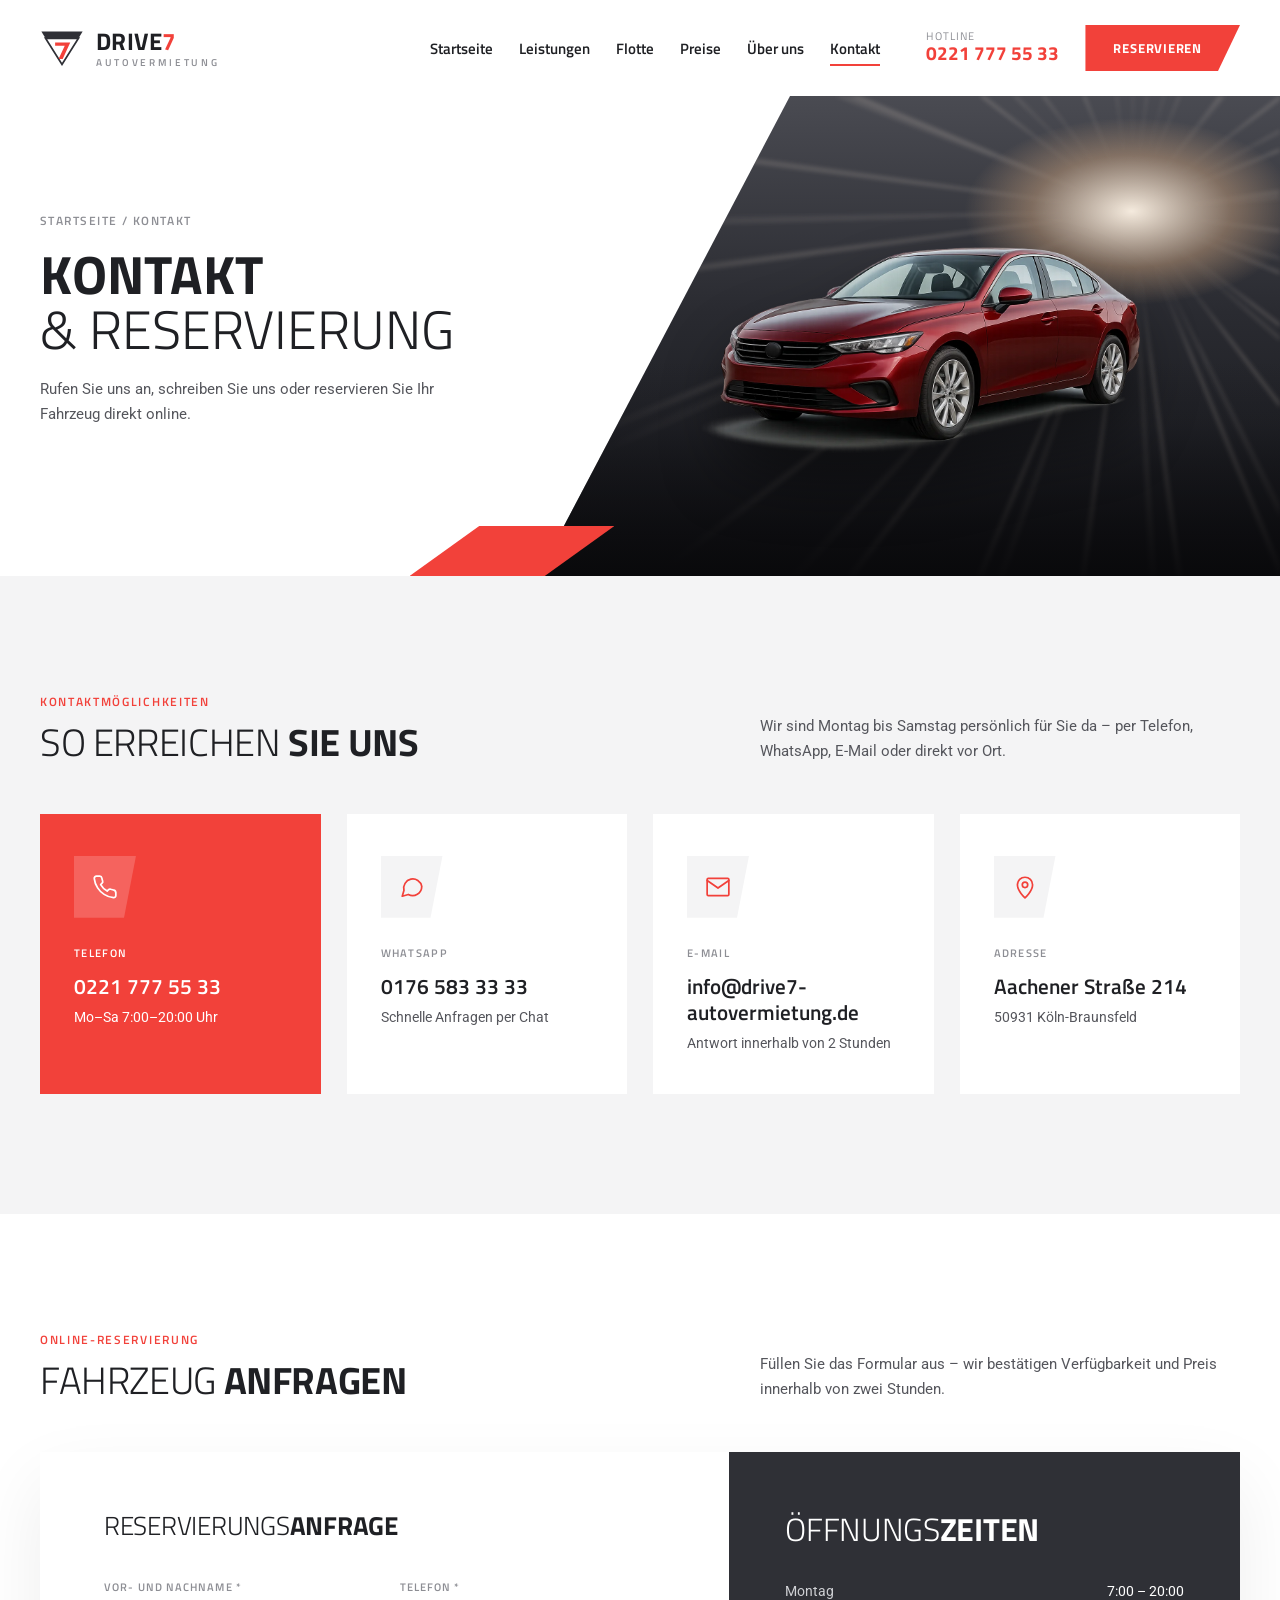
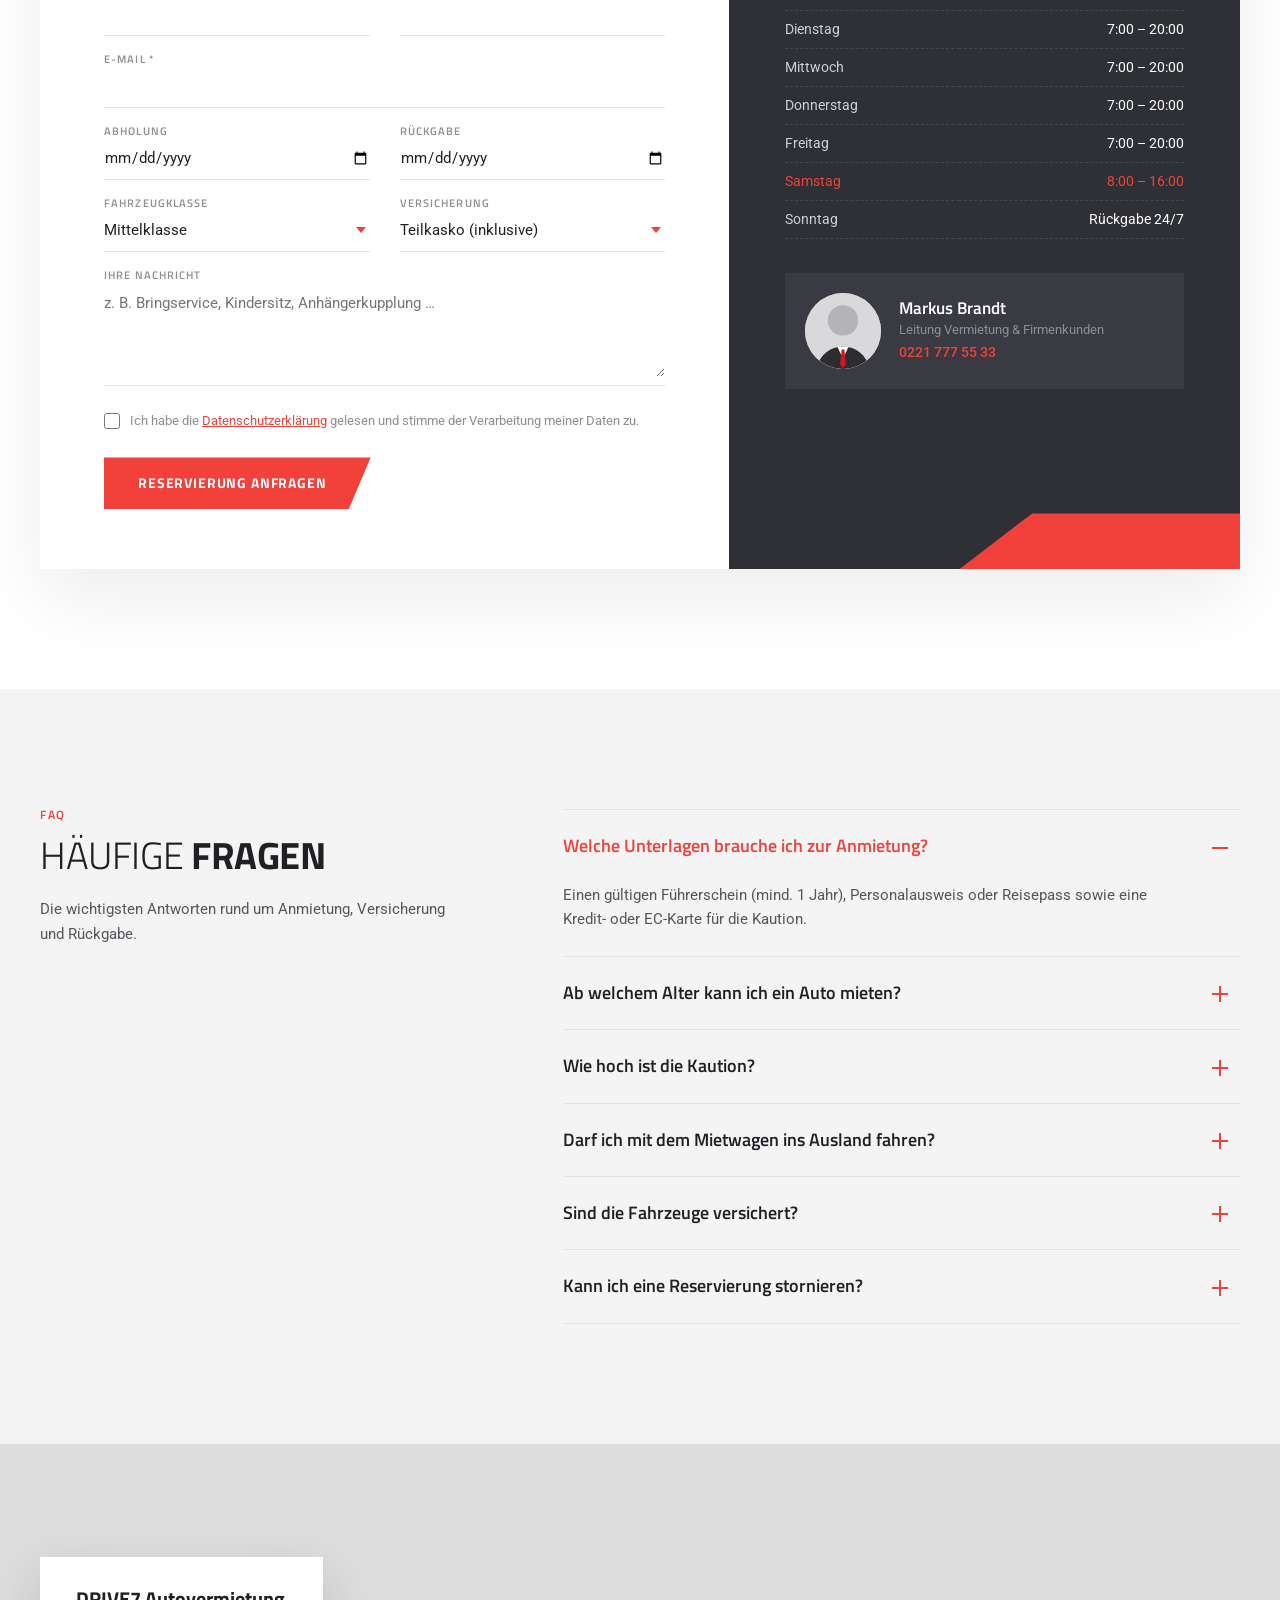
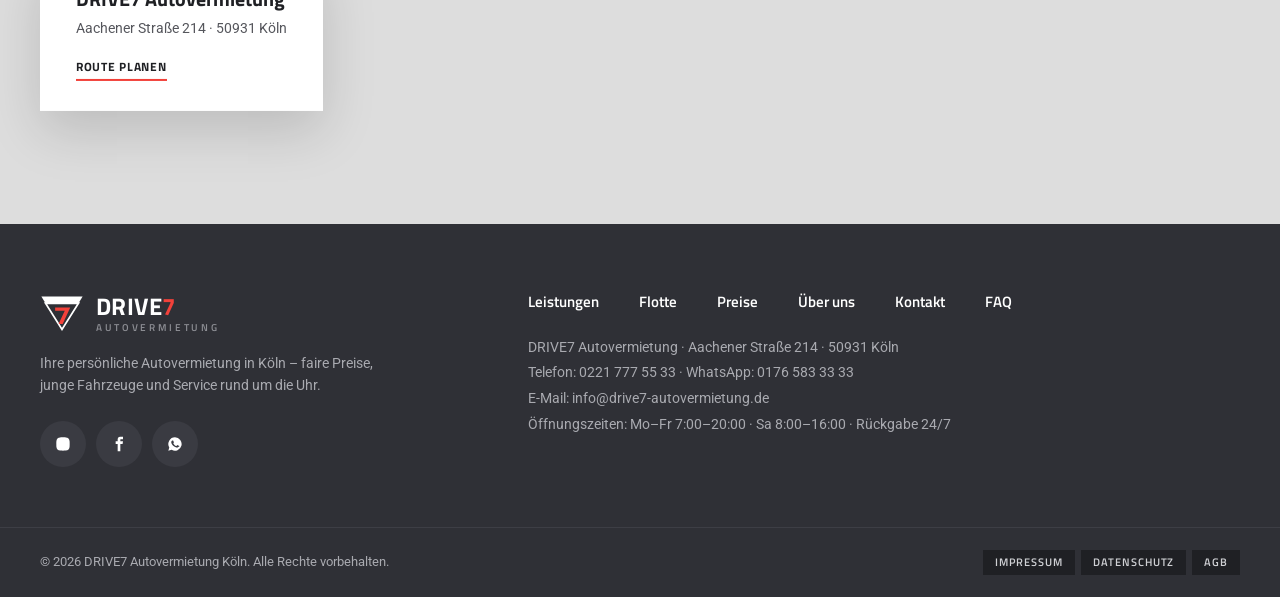
==== kontakt.html @ 6a38cb45 "DRIVE7 Autovermietung: Website-Vorlage (Startseite, Über uns, Kontakt) Co-Authored-By: Claude Opus 5" ====
<!DOCTYPE html>
<html lang="de" class="no-js">
<head>
<meta charset="utf-8">
<meta name="viewport" content="width=device-width, initial-scale=1">
<title>Kontakt &amp; Reservierung – DRIVE7 Autovermietung Köln</title>
<meta name="description" content="DRIVE7 Autovermietung in Köln: Kleinwagen, Kombis, SUVs, Transporter und Premiumfahrzeuge zu fairen Preisen. Online anfragen, Rückgabe rund um die Uhr.">
<meta name="theme-color" content="#2f3036">
<link rel="preconnect" href="https://fonts.googleapis.com">
<link rel="preconnect" href="https://fonts.gstatic.com" crossorigin>
<link href="https://fonts.googleapis.com/css2?family=Roboto:wght@300;400;500&family=Titillium+Web:wght@300;400;600;700&display=swap" rel="stylesheet">
<link rel="stylesheet" href="assets/css/style.css">
<link rel="icon" href="assets/img/favicon.svg" type="image/svg+xml">
</head>
<body>

<!-- HEADER -->
<header class="header">
  <div class="wrap">
    <a href="index.html" class="logo" aria-label="DRIVE7 Autovermietung – Startseite">
      <svg viewBox="0 0 64 52" aria-hidden="true"><path d="M2 2h60l-6 10H8z" fill="#2f3036"/><path d="M8 12h48L32 50z" fill="none" stroke="#2f3036" stroke-width="2.6"/><path d="M22 18h22l-11 24h-6l9-19H22z" fill="#f2413a"/></svg>
      <span class="logo__txt"><b>DRIVE<span>7</span></b><small>Autovermietung</small></span>
    </a>
    <nav class="nav" aria-label="Hauptnavigation">
      <a href="index.html">Startseite</a>
      <a href="index.html#leistungen">Leistungen</a>
      <a href="index.html#flotte">Flotte</a>
      <a href="index.html#preise">Preise</a>
      <a href="ueber-uns.html">Über uns</a>
      <a href="kontakt.html" class="is-active">Kontakt</a>
      <a href="kontakt.html#formular" class="btn btn--red nav__cta">Jetzt reservieren</a>
    </nav>
    <a class="header__tel" href="tel:+492217775533"><small>Hotline</small><b>0221 777 55 33</b></a>
    <a href="kontakt.html#formular" class="btn btn--red">Reservieren</a>
    <button class="burger" aria-label="Menü öffnen" aria-expanded="false"><span></span><span></span><span></span></button>
  </div>
</header>
<!-- /HEADER -->

<main>
<!-- HERO -->
<section class="phero">
  <div class="hero__visual"></div>
  <div class="hero__red"></div>
  <div class="wrap">
    <div class="phero__text">
      <div class="crumbs"><a href="index.html">Startseite</a> / Kontakt</div>
      <h1>Kontakt <span>&amp; Reservierung</span></h1>
      <p>Rufen Sie uns an, schreiben Sie uns oder reservieren Sie Ihr Fahrzeug direkt online.</p>
    </div>
  </div>
  <img class="hero__car" src="assets/img/hero-car.webp" alt="">
</section>

<!-- KANÄLE -->
<section class="values">
  <div class="wrap">
    <div class="sec-head">
      <div><span class="eyebrow">Kontaktmöglichkeiten</span><h2 class="title">So erreichen <b>Sie uns</b></h2></div>
      <p>Wir sind Montag bis Samstag persönlich für Sie da – per Telefon, WhatsApp, E-Mail oder direkt vor Ort.</p>
    </div>
    <div class="channels">
      <a href="tel:+492217775533" class="channel channel--red reveal"><div class="value__ic"><svg viewBox="0 0 24 24"><path d="M22 16.9v3a2 2 0 0 1-2.2 2 19.8 19.8 0 0 1-8.6-3.1 19.5 19.5 0 0 1-6-6A19.8 19.8 0 0 1 2.1 4.2 2 2 0 0 1 4.1 2h3a2 2 0 0 1 2 1.7c.1.9.4 1.8.7 2.7a2 2 0 0 1-.5 2.1L8 9.8a16 16 0 0 0 6 6l1.3-1.3a2 2 0 0 1 2.1-.4c.9.3 1.8.6 2.7.7a2 2 0 0 1 1.7 2z"/></svg></div>
        <small>Telefon</small><b>0221 777 55 33</b><span>Mo–Sa 7:00–20:00 Uhr</span></a>
      <a href="https://wa.me/491765833333" target="_blank" rel="noopener" class="channel reveal"><div class="value__ic"><svg viewBox="0 0 24 24"><path d="M21 11.5a8.4 8.4 0 0 1-12.4 7.4L3 20.5l1.6-5.4A8.4 8.4 0 1 1 21 11.5z"/></svg></div>
        <small>WhatsApp</small><b>0176 583 33 33</b><span>Schnelle Anfragen per Chat</span></a>
      <a href="mailto:info@drive7-autovermietung.de" class="channel reveal"><div class="value__ic"><svg viewBox="0 0 24 24"><rect x="2" y="4" width="20" height="16" rx="1"/><path d="m2 6 10 7 10-7"/></svg></div>
        <small>E-Mail</small><b>info@drive7-<wbr>autovermietung.de</b><span>Antwort innerhalb von 2 Stunden</span></a>
      <a href="https://www.openstreetmap.org/?mlat=50.9395&amp;mlon=6.9010#map=16/50.9395/6.9010" target="_blank" rel="noopener" class="channel reveal"><div class="value__ic"><svg viewBox="0 0 24 24"><path d="M12 22s7-6.2 7-12a7 7 0 0 0-14 0c0 5.8 7 12 7 12z"/><circle cx="12" cy="10" r="2.5"/></svg></div>
        <small>Adresse</small><b>Aachener Straße 214</b><span>50931 Köln-Braunsfeld</span></a>
    </div>
  </div>
</section>

<!-- FORMULAR -->
<section class="contact" id="formular" style="background:#fff">
  <div class="wrap">
    <div class="sec-head">
      <div><span class="eyebrow">Online-Reservierung</span><h2 class="title">Fahrzeug <b>anfragen</b></h2></div>
      <p>Füllen Sie das Formular aus – wir bestätigen Verfügbarkeit und Preis innerhalb von zwei Stunden.</p>
    </div>
    <div class="contact__grid">
      <div class="contact__form">
        <h3 class="title" style="font-size:26px">Reservierungs<b>anfrage</b></h3>
        <form class="form js-form">
          <label class="field"><small>Vor- und Nachname *</small><input name="name" autocomplete="name" required></label>
          <label class="field"><small>Telefon *</small><input name="tel" type="tel" autocomplete="tel" required></label>
          <label class="field full"><small>E-Mail *</small><input name="email" type="email" autocomplete="email" required></label>
          <label class="field"><small>Abholung</small><input name="von" type="date"></label>
          <label class="field"><small>Rückgabe</small><input name="bis" type="date"></label>
          <label class="field"><small>Fahrzeugklasse</small><select name="klasse"><option>Kleinwagen</option><option>Kompaktklasse</option><option selected>Mittelklasse</option><option>Kombi</option><option>SUV</option><option>Transporter</option><option>Premium</option></select></label>
          <label class="field"><small>Versicherung</small><select name="versicherung"><option>Teilkasko (inklusive)</option><option>Vollkasko (+12 €/Tag)</option><option>Vollkasko ohne SB (+19 €/Tag)</option></select></label>
          <label class="field full"><small>Ihre Nachricht</small><textarea name="nachricht" placeholder="z. B. Bringservice, Kindersitz, Anhängerkupplung …"></textarea></label>
          <label class="form__check full"><input type="checkbox" required> <span>Ich habe die <a href="#">Datenschutzerklärung</a> gelesen und stimme der Verarbeitung meiner Daten zu.</span></label>
          <div class="form__foot full"><p class="form__msg">Vielen Dank! Wir bestätigen Ihre Reservierung in Kürze.</p><button class="btn btn--red" type="submit">Reservierung anfragen</button></div>
        </form>
      </div>
      <div class="contact__info">
        <h3 class="title">Öffnungs<b>zeiten</b></h3>
        <table class="hours">
          <tr data-day="1"><td>Montag</td><td>7:00 – 20:00</td></tr>
          <tr data-day="2"><td>Dienstag</td><td>7:00 – 20:00</td></tr>
          <tr data-day="3"><td>Mittwoch</td><td>7:00 – 20:00</td></tr>
          <tr data-day="4"><td>Donnerstag</td><td>7:00 – 20:00</td></tr>
          <tr data-day="5"><td>Freitag</td><td>7:00 – 20:00</td></tr>
          <tr data-day="6"><td>Samstag</td><td>8:00 – 16:00</td></tr>
          <tr data-day="0"><td>Sonntag</td><td>Rückgabe 24/7</td></tr>
        </table>
        <div class="faq__person" style="background:#3a3b42;margin-top:34px">
          <img src="assets/img/manager.jpg" alt="" onerror="this.onerror=null;this.src='assets/img/avatar.svg'">
          <div><b style="color:#fff">Markus Brandt</b><span>Leitung Vermietung &amp; Firmenkunden</span><a href="tel:+492217775533">0221 777 55 33</a></div>
        </div>
      </div>
    </div>
  </div>
</section>

<!-- FAQ -->
<section class="faq" id="faq" style="background:var(--bg)">
  <div class="wrap">
    <div class="faq__grid">
      <div class="faq__side">
        <span class="eyebrow">FAQ</span>
        <h2 class="title">Häufige <b>Fragen</b></h2>
        <p>Die wichtigsten Antworten rund um Anmietung, Versicherung und Rückgabe.</p>
      </div>
      <div class="faq__list">
        <div class="faq__item open"><button class="faq__q" type="button">Welche Unterlagen brauche ich zur Anmietung?</button>
          <div class="faq__a"><p>Einen gültigen Führerschein (mind. 1 Jahr), Personalausweis oder Reisepass sowie eine Kredit- oder EC-Karte für die Kaution.</p></div></div>
        <div class="faq__item"><button class="faq__q" type="button">Ab welchem Alter kann ich ein Auto mieten?</button>
          <div class="faq__a"><p>Ab 21 Jahren. Für Premium- und Sportwagen gilt ein Mindestalter von 25 Jahren.</p></div></div>
        <div class="faq__item"><button class="faq__q" type="button">Wie hoch ist die Kaution?</button>
          <div class="faq__a"><p>Je nach Fahrzeugklasse zwischen 300 € und 1.000 €. Die Kaution wird bei Rückgabe sofort freigegeben.</p></div></div>
        <div class="faq__item"><button class="faq__q" type="button">Darf ich mit dem Mietwagen ins Ausland fahren?</button>
          <div class="faq__a"><p>Fahrten in alle EU-Länder sowie in die Schweiz und nach Norwegen sind nach vorheriger Absprache möglich.</p></div></div>
        <div class="faq__item"><button class="faq__q" type="button">Sind die Fahrzeuge versichert?</button>
          <div class="faq__a"><p>Ja, alle Fahrzeuge sind haftpflicht- und teilkaskoversichert. Vollkasko ist ab 12 € pro Tag zubuchbar.</p></div></div>
        <div class="faq__item"><button class="faq__q" type="button">Kann ich eine Reservierung stornieren?</button>
          <div class="faq__a"><p>Bis 24 Stunden vor Abholung ist die Stornierung kostenlos.</p></div></div>
      </div>
    </div>
  </div>
</section>
</main>

<!-- FOOTER -->
<section class="map">
  <iframe title="Standort DRIVE7 Autovermietung" loading="lazy" src="https://www.openstreetmap.org/export/embed.html?bbox=6.8850%2C50.9330%2C6.9170%2C50.9460&amp;layer=mapnik&amp;marker=50.9395%2C6.9010"></iframe>
  <div class="map__card"><b>DRIVE7 Autovermietung</b><p>Aachener Straße 214 · 50931 Köln</p><a class="more" href="https://www.openstreetmap.org/?mlat=50.9395&amp;mlon=6.9010#map=16/50.9395/6.9010" target="_blank" rel="noopener">Route planen</a></div>
</section>
<footer class="footer">
  <div class="wrap footer__top">
    <div class="footer__brand">
      <a href="index.html" class="logo"><svg viewBox="0 0 64 52" aria-hidden="true"><path d="M2 2h60l-6 10H8z" fill="#fff"/><path d="M8 12h48L32 50z" fill="none" stroke="#fff" stroke-width="2.6"/><path d="M22 18h22l-11 24h-6l9-19H22z" fill="#f2413a"/></svg><span class="logo__txt"><b>DRIVE<span>7</span></b><small>Autovermietung</small></span></a>
      <p>Ihre persönliche Autovermietung in Köln – faire Preise, junge Fahrzeuge und Service rund um die Uhr.</p>
      <div class="social">
        <a href="#" aria-label="Instagram"><svg viewBox="0 0 24 24"><path d="M12 7a5 5 0 1 0 0 10 5 5 0 0 0 0-10zm0 8.2a3.2 3.2 0 1 1 0-6.4 3.2 3.2 0 0 1 0 6.4zM17.3 5.5a1.2 1.2 0 1 0 0 2.4 1.2 1.2 0 0 0 0-2.4zM12 2c-2.7 0-3 0-4.1.1C4.3 2.3 2.3 4.3 2.1 7.9 2 9 2 9.3 2 12s0 3 .1 4.1c.2 3.6 2.2 5.6 5.8 5.8 1.1.1 1.4.1 4.1.1s3 0 4.1-.1c3.6-.2 5.6-2.2 5.8-5.8.1-1.1.1-1.4.1-4.1s0-3-.1-4.1c-.2-3.6-2.2-5.6-5.8-5.8C15 2 14.7 2 12 2z"/></svg></a>
        <a href="#" aria-label="Facebook"><svg viewBox="0 0 24 24"><path d="M14 8V6c0-.9.6-1 1-1h3V1h-4c-3.5 0-4 2.6-4 4.3V8H7v4h3v11h4V12h3.4l.6-4z"/></svg></a>
        <a href="https://wa.me/491765833333" aria-label="WhatsApp"><svg viewBox="0 0 24 24"><path d="M12 2a10 10 0 0 0-8.6 15.1L2 22l5-1.3A10 10 0 1 0 12 2zm5.3 14c-.2.6-1.3 1.2-1.8 1.2-.5.1-1 .2-3.3-.7-2.8-1.1-4.5-4-4.7-4.2-.1-.2-1.1-1.5-1.1-2.9s.7-2.1 1-2.4c.3-.3.6-.3.8-.3h.6c.2 0 .4 0 .6.5l.9 2.1c.1.2.1.3 0 .5l-.3.5-.4.5c-.1.1-.3.3-.1.6.2.3.8 1.3 1.7 2.1 1.2 1 2.1 1.3 2.4 1.5.3.1.5.1.6-.1l.9-1.1c.2-.3.4-.2.7-.1l2 1c.3.1.5.2.5.3.1.2.1.7-.1 1.3z"/></svg></a>
      </div>
    </div>
    <div>
      <nav class="footer__nav" aria-label="Footer">
        <a href="index.html#leistungen">Leistungen</a>
        <a href="index.html#flotte">Flotte</a>
        <a href="index.html#preise">Preise</a>
        <a href="ueber-uns.html">Über uns</a>
        <a href="kontakt.html">Kontakt</a>
        <a href="index.html#faq">FAQ</a>
      </nav>
      <p class="footer__addr">DRIVE7 Autovermietung · Aachener Straße 214 · 50931 Köln<br>
        Telefon: <a href="tel:+492217775533">0221 777 55 33</a> · WhatsApp: <a href="https://wa.me/491765833333">0176 583 33 33</a><br>
        E-Mail: <a href="mailto:info@drive7-autovermietung.de">info@drive7-autovermietung.de</a><br>
        Öffnungszeiten: Mo–Fr 7:00–20:00 · Sa 8:00–16:00 · Rückgabe 24/7</p>
    </div>
  </div>
  <div class="footer__bottom">
    <div class="wrap"><span>© 2026 DRIVE7 Autovermietung Köln. Alle Rechte vorbehalten.</span>
      <div class="footer__legal"><a href="#">Impressum</a><a href="#">Datenschutz</a><a href="#">AGB</a></div></div>
  </div>
</footer>

<script src="assets/js/main.js"></script>
</body>
</html>
---- assets/css/style.css ----
/* ==========================================================================
   DRIVE7 Autovermietung – Stylesheet
   ========================================================================== */

:root {
  --red: #f2413a;
  --red-dark: #d8322c;
  --dark: #2f3036;
  --darker: #26272c;
  --gray: #8d8e94;
  --line: #e2e2e5;
  --bg: #f4f4f5;
  --text: #55565c;
  --head: #1f2024;
  --wrap: 1700px;
  --pad: 40px;
  --head-font: "Titillium Web", "Segoe UI", Arial, sans-serif;
  --body: "Roboto", Arial, sans-serif;
}

* { box-sizing: border-box; margin: 0; padding: 0; }
html { scroll-behavior: smooth; -webkit-text-size-adjust: 100%; }
body { font: 15px/1.65 var(--body); color: var(--text); background: #fff; overflow-x: hidden; }
img { max-width: 100%; height: auto; display: block; }
a { color: inherit; text-decoration: none; }
ul { list-style: none; }
button, input, select, textarea { font: inherit; color: inherit; }
:focus-visible { outline: 2px solid var(--red); outline-offset: 2px; }

.wrap { width: 100%; max-width: var(--wrap); margin: 0 auto; padding: 0 var(--pad); position: relative; }

/* ---------- Typo helpers ---------- */
.title { font: 300 42px/1.1 var(--head-font); color: var(--head); text-transform: uppercase; letter-spacing: -.01em; }
.title b { font-weight: 700; }
.eyebrow { font: 600 12px/1 var(--head-font); color: var(--red); text-transform: uppercase; letter-spacing: .14em; display: block; margin-bottom: 14px; }
.sub { font: 400 12px/1 var(--head-font); color: var(--gray); }
.more { display: inline-block; font: 700 12px/1 var(--head-font); letter-spacing: .06em; text-transform: uppercase; color: var(--head); padding-bottom: 6px; border-bottom: 2px solid var(--red); transition: color .2s; }
.more:hover { color: var(--red); }

/* ---------- Buttons ---------- */
.btn {
  display: inline-flex; align-items: center; justify-content: center; gap: 12px;
  font: 700 14px/1 var(--head-font); letter-spacing: .06em; text-transform: uppercase;
  color: #fff; background: var(--dark); border: 0; cursor: pointer;
  padding: 18px 44px 18px 34px; min-height: 52px;
  clip-path: polygon(0 0, 100% 0, calc(100% - 22px) 100%, 0 100%);
  transition: background .2s;
}
.btn:hover { background: #000; }
.btn--red { background: var(--red); }
.btn--red:hover { background: var(--red-dark); }
.btn--line { background: none; color: var(--red); border: 1px solid var(--red); clip-path: none; padding: 7px 14px; min-height: 0; font-size: 11px; }
.btn--line:hover { background: var(--red); color: #fff; }

/* ==========================================================================
   Header
   ========================================================================== */
.header { position: relative; z-index: 30; background: #fff; }
.header .wrap { display: flex; align-items: center; height: 96px; gap: 40px; }
.logo { display: flex; align-items: center; gap: 12px; flex: none; }
.logo svg { width: 44px; height: auto; }
.logo__txt { display: flex; flex-direction: column; line-height: 1; }
.logo__txt b { font: 700 24px/1 var(--head-font); color: var(--head); letter-spacing: .02em; }
.logo__txt b span { color: var(--red); }
.logo__txt small { font: 600 9.5px/1 var(--head-font); color: var(--gray); letter-spacing: .28em; text-transform: uppercase; margin-top: 5px; }
.nav { margin-left: auto; display: flex; align-items: center; gap: 38px; }
.nav a { font: 600 15px/1 var(--head-font); color: var(--head); position: relative; padding: 10px 0; }
.nav a::after { content: ""; position: absolute; left: 0; right: 100%; bottom: 0; height: 2px; background: var(--red); transition: right .25s; }
.nav a:hover::after, .nav a.is-active::after { right: 0; }
.nav .nav__cta { display: none; }
.header__tel { display: flex; flex-direction: column; line-height: 1.1; margin-left: 20px; }
.header__tel small { font: 400 11px/1 var(--head-font); color: var(--gray); text-transform: uppercase; letter-spacing: .1em; }
.header__tel b { font: 700 19px/1.2 var(--head-font); color: var(--red); }
.header .btn { padding: 15px 38px 15px 28px; min-height: 46px; font-size: 13px; }
.burger { display: none; }

/* ==========================================================================
   Hero
   ========================================================================== */
.hero { position: relative; min-height: 780px; overflow: hidden; background: #fff; }
.hero::before { content: ""; position: absolute; left: 0; right: 0; bottom: 0; height: 190px; background: var(--bg); }
.hero__visual {
  position: absolute; top: 0; right: 0; bottom: 0; width: 64%;
  clip-path: polygon(34% 0, 100% 0, 100% 100%, 0 100%);
  background:
    radial-gradient(ellipse 30% 26% at 80% 24%, rgba(255,244,230,.95), rgba(255,200,150,.35) 45%, transparent 75%),
    linear-gradient(180deg, #4a4b52 0%, #2a2b31 45%, #121317 100%);
  overflow: hidden;
}
.hero__visual::before { /* tunnel light rays */
  content: ""; position: absolute; inset: 0;
  background: repeating-conic-gradient(from 0deg at 80% 24%, transparent 0deg 7deg, rgba(255,238,220,.32) 7.5deg, transparent 8.2deg 15deg), repeating-conic-gradient(from 4deg at 80% 24%, transparent 0deg 11deg, rgba(255,238,220,.18) 11.5deg, transparent 12.5deg 23deg);
  filter: blur(2px);
  -webkit-mask: radial-gradient(circle at 80% 24%, transparent 6%, #000 22%, rgba(0,0,0,.6) 55%, transparent 85%);
          mask: radial-gradient(circle at 80% 24%, transparent 6%, #000 22%, rgba(0,0,0,.6) 55%, transparent 85%);
  animation: rays 14s ease-in-out infinite alternate;
}
@keyframes rays { from { opacity: .75; } to { opacity: 1; } }
.hero__visual::after { /* floor */
  content: ""; position: absolute; left: 0; right: 0; bottom: 0; height: 45%;
  background: linear-gradient(0deg, rgba(8,8,10,.9), rgba(20,20,24,.2) 70%, transparent);
}
.hero__red {
  position: absolute; z-index: 2; bottom: 0; left: 26%; width: 20%; height: 64px; background: var(--red);
  clip-path: polygon(34% 0, 100% 0, 66% 100%, 0 100%);
}
.hero .wrap { position: relative; z-index: 3; min-height: 780px; display: flex; align-items: center; }
.hero__text { width: 600px; max-width: 100%; padding: 70px 0 120px; }
.hero h1 { font: 700 62px/1.02 var(--head-font); color: var(--head); text-transform: uppercase; letter-spacing: -.015em; }
.hero h1 span { display: block; font-weight: 300; }
.dots { display: flex; gap: 8px; margin: 26px 0 40px; }
.dots i { width: 9px; height: 9px; border: 2px solid var(--red); }
.dots i.on { background: var(--red); }
.quick h2 { font: 600 17px/1 var(--head-font); color: var(--head); padding-bottom: 14px; border-bottom: 2px solid var(--head); margin-bottom: 4px; }
.quick__grid { display: grid; grid-template-columns: 1fr 1fr; column-gap: 26px; }
.quick__grid label { display: block; position: relative; border-bottom: 1px solid var(--line); }
.quick__grid input, .quick__grid select {
  width: 100%; height: 48px; border: 0; background: transparent; outline: none; font-size: 14px; color: var(--head); appearance: none; border-radius: 0;
}
.quick__grid input::placeholder { color: var(--gray); }
.quick__grid select { cursor: pointer; background: url("data:image/svg+xml,%3Csvg xmlns='http://www.w3.org/2000/svg' width='10' height='6'%3E%3Cpath d='M0 0l5 6 5-6z' fill='%23f2413a'/%3E%3C/svg%3E") right 2px center no-repeat; }
.quick__grid label:focus-within { border-color: var(--red); }
.quick__grid .check { display: flex; align-items: center; gap: 8px; font-size: 12px; color: var(--gray); min-height: 48px; }
.quick__grid .check input { width: 15px; height: 15px; accent-color: var(--red); appearance: auto; flex: none; }
.quick .btn { width: 100%; margin-top: 26px; }
.quick .form__msg { margin-top: 10px; }
.hero__contact { display: flex; gap: 34px; margin-top: 34px; font: 600 14px/1 var(--head-font); color: var(--head); }
.hero__contact a b { color: var(--red); font-weight: 600; margin-left: 6px; }
.hero__car {
  position: absolute; z-index: 4; right: 5%; bottom: 110px; width: min(1080px, 54vw); max-width: none;
  filter: drop-shadow(0 34px 30px rgba(0,0,0,.45));
  animation: carIn 1.2s cubic-bezier(.2,.7,.2,1) both .1s;
}
@keyframes carIn { from { opacity: 0; transform: translateX(90px); } to { opacity: 1; transform: none; } }

/* ==========================================================================
   Mosaic – Online-Anfrage / Unternehmen
   ========================================================================== */
.mosaic { position: relative; padding: 130px 0 120px; overflow: hidden; }
.mosaic__grid { position: relative; display: grid; grid-template-columns: repeat(4, 1fr); grid-template-rows: 340px 120px 280px; }
.m-photo { position: relative; overflow: hidden; }
.m-photo img { width: 100%; height: 100%; object-fit: cover; transition: transform .8s; }
.m-photo:hover img { transform: scale(1.05); }
.m-a { grid-column: 1; grid-row: 1 / 3; }
.m-inq { grid-column: 2; grid-row: 1; padding: 34px 40px 20px; background: #fff; }
.m-b { grid-column: 3; grid-row: 1; }
.m-b img { object-position: 20% 60%; }
.m-links { grid-column: 2 / 4; grid-row: 2; display: grid; grid-template-columns: repeat(4, 1fr); align-items: center; padding: 0 40px; background: #fff; }
.m-links a { position: relative; padding-left: 24px; }
.m-links a + a::before { content: ""; position: absolute; left: -6px; top: 4px; width: 1px; height: 38px; background: #cfd0d4; transform: rotate(24deg); }
.m-links small { display: block; font: 400 11px/1 var(--head-font); color: var(--gray); margin-bottom: 8px; }
.m-links b { font: 600 18px/1 var(--head-font); color: var(--head); transition: color .2s; }
.m-links a:hover b { color: var(--red); }
.m-red { grid-column: 1; grid-row: 3; position: relative; background: var(--red); color: #fff; display: flex; flex-direction: column; justify-content: flex-end; align-items: flex-end; text-align: right; padding: 34px 36px; }
.m-red::before { content: ""; position: absolute; top: 0; bottom: 0; right: 100%; width: 100vw; background: var(--red); }
.m-red b { font: 700 16px/1.25 var(--head-font); text-transform: uppercase; letter-spacing: .04em; }
.m-red i { width: 8px; height: 8px; background: #fff; margin-top: 16px; }
.m-c { grid-column: 2; grid-row: 3; }
.m-company { grid-column: 3; grid-row: 3; padding: 34px 40px; }
.m-company p { font-size: 14px; max-width: 360px; }
.m-stats { grid-column: 4; grid-row: 1 / 4; display: flex; flex-direction: column; justify-content: center; gap: 34px; padding: 0 20px 0 60px; border-left: 1px solid var(--line); margin-left: 40px; }
.m-stats div b { display: block; font: 300 58px/1 var(--head-font); color: var(--head); }
.m-stats div b sup { font-size: 24px; color: var(--red); font-weight: 600; }
.m-stats div span { font: 600 12px/1 var(--head-font); text-transform: uppercase; letter-spacing: .12em; color: var(--gray); }
.offer { display: grid; grid-template-columns: 1fr auto; gap: 12px; align-items: center; padding: 14px 0; border-bottom: 1px solid var(--line); }
.offer:first-of-type { margin-top: 20px; }
.offer b { display: block; font: 600 14px/1.2 var(--head-font); color: var(--head); }
.offer span { font-size: 12.5px; color: var(--gray); }
.offer span em { font-style: normal; color: var(--red); font-weight: 500; }

/* ==========================================================================
   Services
   ========================================================================== */
.services { background: var(--bg); padding: 110px 0 120px; position: relative; overflow: hidden; }
.services::after { content: ""; position: absolute; right: 0; top: 0; width: 30%; height: 12px; background: var(--red); clip-path: polygon(6% 0, 100% 0, 100% 100%, 0 100%); }
.sec-head { display: flex; align-items: flex-end; justify-content: space-between; gap: 30px; margin-bottom: 50px; }
.sec-head p { max-width: 480px; font-size: 15px; }
.services__grid { display: grid; grid-template-columns: repeat(4, 1fr); gap: 26px; }
.svc { background: #fff; position: relative; overflow: hidden; transition: transform .35s, box-shadow .35s; display: block; }
.svc:hover { transform: translateY(-6px); box-shadow: 0 24px 50px rgba(20,20,30,.1); }
.svc__img { aspect-ratio: 16 / 10; overflow: hidden; }
.svc__img img { width: 100%; height: 100%; object-fit: cover; filter: grayscale(.35); transition: transform .6s, filter .4s; }
.svc:hover .svc__img img { transform: scale(1.06); filter: none; }
.svc__body { padding: 30px 30px 34px; position: relative; }
.svc__num { position: absolute; right: 26px; top: 20px; font: 700 44px/1 var(--head-font); color: #ededef; }
.svc h3 { font: 700 21px/1.2 var(--head-font); color: var(--head); text-transform: uppercase; margin-bottom: 10px; position: relative; }
.svc p { font-size: 14px; position: relative; }
.svc__price { display: flex; justify-content: space-between; align-items: center; margin-top: 22px; padding-top: 18px; border-top: 1px solid var(--line); }
.svc__price b { font: 700 22px/1 var(--head-font); color: var(--red); }
.svc__price small { font-size: 12px; color: var(--gray); font-weight: 400; }
.svc::after { content: ""; position: absolute; left: 0; bottom: 0; height: 4px; width: 60px; background: var(--red); transition: width .4s; }
.svc:hover::after { width: 100%; }

/* ==========================================================================
   Fleet – "Car Review" grid (full bleed)
   ========================================================================== */
.fleet { padding-top: 120px; position: relative; }
.fleet .sec-head { align-items: center; justify-content: center; position: relative; margin-bottom: 44px; }
.fleet .sec-head .more { position: absolute; right: var(--pad); bottom: 8px; }
.fleet__grid { display: grid; grid-template-columns: repeat(5, 1fr); grid-auto-rows: clamp(250px, 18vw, 360px); position: relative; }
.f-tile { position: relative; overflow: hidden; }
.f-tile > img { width: 100%; height: 100%; object-fit: cover; transition: transform .8s, opacity .4s; }
.f-tile:hover > img { transform: scale(1.05); }
.f-land { grid-column: 1; grid-row: 1 / 3; }
.f-land > img { object-position: 30% 50%; }
.f-dark { background: var(--dark); color: #fff; padding: 44px 40px; display: flex; flex-direction: column; justify-content: space-between; }
.f-dark .sq { width: 8px; height: 8px; background: #fff; margin-bottom: 18px; }
.f-dark h3 { font: 700 16px/1.35 var(--head-font); text-transform: uppercase; letter-spacing: .05em; }
.f-arrows { display: flex; gap: 14px; padding-left: 6px; }
.f-arrows button { width: 46px; height: 46px; border: 1px solid var(--red); background: none; transform: rotate(45deg); cursor: pointer; position: relative; transition: background .2s; }
.f-arrows button::after { content: ""; position: absolute; left: 50%; top: 50%; width: 6px; height: 6px; background: #fff; transform: translate(-50%, -50%); }
.f-arrows button:hover { background: var(--red); }
.f-car .cap { position: absolute; left: 0; right: 0; bottom: 0; padding: 60px 28px 24px; color: #fff; background: linear-gradient(transparent, rgba(0,0,0,.75)); }
.f-car .cap .stars { letter-spacing: 3px; font-size: 13px; }
.f-car .cap b { display: block; font: 600 17px/1.25 var(--head-font); margin-top: 4px; }
.f-car .cap span { font-size: 13px; color: #d4d4d8; }
.f-car .tag { position: absolute; right: 0; top: 18px; background: var(--red); color: #fff; font: 700 13px/1 var(--head-font); padding: 8px 14px; letter-spacing: .04em; }
.f-text { grid-column: span 2; background: #fff; padding: 48px 56px; border-bottom: 1px solid var(--line); }
.f-text + .f-text { border-left: 1px solid var(--line); }
.f-text h3 { font: 600 24px/1.2 var(--head-font); color: var(--head); margin: 6px 0 18px; }
.f-text p { font-size: 14px; max-width: 460px; margin-bottom: 20px; }
.f-text ol { list-style: none; counter-reset: s; display: grid; grid-template-columns: 1fr 1fr; gap: 10px 26px; margin-bottom: 22px; }
.f-text ol li { counter-increment: s; font-size: 14px; position: relative; padding-left: 34px; }
.f-text ol li::before { content: "0" counter(s); position: absolute; left: 0; top: 0; font: 700 14px/1.6 var(--head-font); color: var(--red); }
.f-tel { font: 700 40px/1 var(--head-font); color: var(--red); display: block; margin: 4px 0 18px; }
.f-contact li { font-size: 14px; }
.fleet__red { position: absolute; right: 0; bottom: 0; width: 26%; height: 80px; background: var(--red); clip-path: polygon(30% 0, 100% 0, 100% 100%, 0 100%); pointer-events: none; }

/* ==========================================================================
   Price band
   ========================================================================== */
.price { background: var(--dark); color: #fff; position: relative; overflow: hidden; }
.price::before { content: ""; position: absolute; left: 0; top: 0; bottom: 0; width: 38%; background: var(--darker); clip-path: polygon(0 0, 100% 0, 84% 100%, 0 100%); }
.price .wrap { display: grid; grid-template-columns: 1fr 1.6fr; gap: 60px; align-items: center; padding-top: 80px; padding-bottom: 80px; }
.price .title { color: #fff; }
.price p { color: #b9bac0; margin-top: 16px; max-width: 420px; }
.calc { display: grid; grid-template-columns: 1.4fr 1fr 1fr auto; align-items: stretch; background: #fff; }
.calc label { display: flex; flex-direction: column; justify-content: center; padding: 16px 26px; border-right: 1px solid var(--line); min-height: 92px; }
.calc label small { font: 600 11px/1 var(--head-font); color: var(--gray); text-transform: uppercase; letter-spacing: .1em; margin-bottom: 8px; }
.calc select, .calc input { border: 0; outline: none; background: transparent; font: 600 18px/1.2 var(--head-font); color: var(--head); width: 100%; appearance: none; border-radius: 0; }
.calc select { background: url("data:image/svg+xml,%3Csvg xmlns='http://www.w3.org/2000/svg' width='10' height='6'%3E%3Cpath d='M0 0l5 6 5-6z' fill='%23f2413a'/%3E%3C/svg%3E") right 0 center no-repeat; padding-right: 18px; }
.calc__out { padding: 16px 26px; display: flex; flex-direction: column; justify-content: center; }
.calc__out small { font: 600 11px/1 var(--head-font); color: var(--gray); text-transform: uppercase; letter-spacing: .1em; margin-bottom: 6px; }
.calc__out strong { font: 700 30px/1 var(--head-font); color: var(--red); white-space: nowrap; }
.calc__out span { font-size: 12px; color: var(--gray); margin-top: 4px; }
.calc .btn { height: 100%; clip-path: none; padding: 0 38px; }
.calc__out.pulse strong { animation: pulse .45s; }
@keyframes pulse { 50% { transform: scale(1.08); } }

/* ==========================================================================
   Split sections (Über uns etc.)
   ========================================================================== */
.split { padding: 130px 0; position: relative; overflow: hidden; }
.split__grid { display: grid; grid-template-columns: 1.1fr 1fr; gap: 100px; align-items: center; }
.split__img { position: relative; z-index: 0; }
.split__img img { width: 100%; aspect-ratio: 1.4; object-fit: cover; }
.split__img::before { content: ""; position: absolute; left: -40px; top: -40px; width: 45%; height: 60%; background: var(--bg); z-index: -1; }
.split__img::after { content: ""; position: absolute; right: -1px; bottom: 40px; width: 38%; height: 58px; background: var(--red); clip-path: polygon(22% 0, 100% 0, 100% 100%, 0 100%); }
.split__badge { position: absolute; left: 0; bottom: 0; background: var(--dark); color: #fff; padding: 26px 34px; }
.split__badge b { display: block; font: 700 46px/1 var(--head-font); color: var(--red); }
.split__badge span { font: 600 12px/1 var(--head-font); text-transform: uppercase; letter-spacing: .12em; }
.split p { margin-top: 20px; font-size: 15.5px; }
.stats { display: flex; gap: 50px; margin: 36px 0 40px; flex-wrap: wrap; }
.stats b { display: block; font: 300 48px/1 var(--head-font); color: var(--head); }
.stats b sup { font-size: 20px; color: var(--red); font-weight: 600; }
.stats span { font: 600 11.5px/1 var(--head-font); color: var(--gray); text-transform: uppercase; letter-spacing: .12em; }
.checks { margin: 24px 0 36px; display: grid; gap: 12px; }
.checks li { position: relative; padding-left: 30px; font-size: 15px; }
.checks li::before { content: ""; position: absolute; left: 3px; top: 5px; width: 7px; height: 12px; border: solid var(--red); border-width: 0 2px 2px 0; transform: rotate(45deg); }

/* ==========================================================================
   Contact + FAQ
   ========================================================================== */
.contact { background: var(--bg); padding: 120px 0; position: relative; overflow: hidden; }
.contact__grid { display: grid; grid-template-columns: 1.35fr 1fr; background: #fff; box-shadow: 0 30px 70px rgba(20,20,30,.07); }
.contact__form { padding: 60px 64px; }
.contact__info { background: var(--dark); color: #cfd0d4; padding: 60px 56px 90px; position: relative; overflow: hidden; }
.contact__info::after { content: ""; position: absolute; right: 0; bottom: 0; width: 55%; height: 56px; background: var(--red); clip-path: polygon(26% 0, 100% 0, 100% 100%, 0 100%); }
.contact__info .title { color: #fff; font-size: 32px; margin-bottom: 20px; }
.form { display: grid; grid-template-columns: 1fr 1fr; gap: 6px 30px; margin-top: 30px; }
.form .full { grid-column: 1 / -1; }
.field { display: block; border-bottom: 1px solid var(--line); padding-top: 12px; }
.field small { display: block; font: 600 11px/1 var(--head-font); color: var(--gray); text-transform: uppercase; letter-spacing: .1em; }
.field input, .field select, .field textarea { width: 100%; border: 0; outline: none; background: transparent; height: 42px; font-size: 15px; color: var(--head); appearance: none; border-radius: 0; }
.field textarea { height: 96px; padding-top: 10px; resize: vertical; }
.field:focus-within { border-color: var(--red); }
.field:focus-within small { color: var(--red); }
.field select { background: url("data:image/svg+xml,%3Csvg xmlns='http://www.w3.org/2000/svg' width='10' height='6'%3E%3Cpath d='M0 0l5 6 5-6z' fill='%23f2413a'/%3E%3C/svg%3E") right 4px center no-repeat; }
.form__check { display: flex; gap: 10px; align-items: flex-start; font-size: 13px; color: var(--gray); margin-top: 18px; }
.form__check input { width: 16px; height: 16px; margin-top: 3px; accent-color: var(--red); flex: none; }
.form__check a { color: var(--red); text-decoration: underline; }
.form__foot { display: flex; justify-content: space-between; align-items: center; gap: 20px; margin-top: 20px; flex-wrap: wrap; }
.form__msg { font-size: 14px; color: #1d8a45; display: none; }
.form__msg.show { display: block; }

.cinfo { display: grid; grid-template-columns: 48px 1fr; gap: 18px; align-items: center; padding: 18px 0; border-bottom: 1px solid #45464d; }
.cinfo__ic { width: 48px; height: 48px; border-radius: 50%; border: 1px solid #55565e; display: flex; align-items: center; justify-content: center; transition: background .2s, border-color .2s; }
.cinfo:hover .cinfo__ic { background: var(--red); border-color: var(--red); }
.cinfo__ic svg { width: 20px; height: 20px; stroke: #fff; fill: none; stroke-width: 1.6; stroke-linejoin: round; stroke-linecap: round; }
.cinfo small { font: 600 11px/1 var(--head-font); color: var(--gray); text-transform: uppercase; letter-spacing: .1em; display: block; margin-bottom: 5px; }
.cinfo b { font: 600 19px/1.25 var(--head-font); color: #fff; word-break: break-word; }
.cinfo span { display: block; font-size: 13px; color: #a5a6ad; }
.hours { width: 100%; border-collapse: collapse; margin-top: 26px; font-size: 14px; position: relative; z-index: 1; }
.hours td { padding: 7px 0; border-bottom: 1px dashed #45464d; }
.hours td:last-child { text-align: right; color: #fff; }
.hours tr.today td { color: var(--red); }

.faq { padding: 120px 0; }
.faq__grid { display: grid; grid-template-columns: 1fr 1.6fr; gap: 100px; }
.faq__side p { margin-top: 20px; }
.faq__person { display: flex; gap: 18px; align-items: center; margin-top: 34px; padding: 20px; background: var(--bg); }
.faq__person img { width: 76px; height: 76px; border-radius: 50%; object-fit: cover; background: #ddd; flex: none; }
.faq__person b { display: block; font: 600 17px/1.2 var(--head-font); color: var(--head); }
.faq__person span { display: block; font-size: 13px; color: var(--gray); }
.faq__person a { color: var(--red); font-weight: 500; font-size: 14px; }
.faq__item { border-bottom: 1px solid var(--line); }
.faq__item:first-child { border-top: 1px solid var(--line); }
.faq__q { width: 100%; text-align: left; background: none; border: 0; cursor: pointer; padding: 24px 60px 24px 0; font: 600 18px/1.35 var(--head-font); color: var(--head); position: relative; transition: color .2s; }
.faq__q::before, .faq__q::after { content: ""; position: absolute; right: 12px; top: 50%; width: 16px; height: 2px; background: var(--red); transition: transform .3s; }
.faq__q::after { transform: rotate(90deg); }
.faq__item.open .faq__q { color: var(--red); }
.faq__item.open .faq__q::after { transform: rotate(0); }
.faq__a { max-height: 0; overflow: hidden; transition: max-height .35s; }
.faq__a p { padding: 0 60px 24px 0; font-size: 15px; }

/* ==========================================================================
   Map + Footer
   ========================================================================== */
.map { position: relative; height: 380px; background: #ddd; }
.map iframe { width: 100%; height: 100%; border: 0; filter: grayscale(1) contrast(.9) brightness(1.05); display: block; }
.map__card { position: absolute; left: max(var(--pad), calc(50% - var(--wrap) / 2 + var(--pad))); top: 50%; transform: translateY(-50%); background: #fff; padding: 30px 36px; box-shadow: 0 20px 50px rgba(0,0,0,.15); max-width: calc(100% - 2 * var(--pad)); }
.map__card b { font: 700 20px/1.2 var(--head-font); color: var(--head); display: block; }
.map__card p { font-size: 14px; margin: 6px 0 14px; }

.footer { background: var(--dark); color: #a9aab0; font-size: 13.5px; }
.footer__top { display: grid; grid-template-columns: 1.2fr 2fr; gap: 60px; padding-top: 70px; padding-bottom: 60px; }
.footer .logo__txt b { color: #fff; }
.footer__brand p { margin: 20px 0 24px; max-width: 360px; }
.social { display: flex; gap: 10px; }
.social a { width: 46px; height: 46px; border-radius: 50%; background: #3a3b42; display: flex; align-items: center; justify-content: center; transition: background .2s; }
.social a:hover { background: var(--red); }
.social svg { width: 16px; height: 16px; fill: #fff; }
.footer__nav { display: flex; flex-wrap: wrap; gap: 14px 40px; margin-bottom: 26px; }
.footer__nav a { font: 600 15px/1 var(--head-font); color: #fff; }
.footer__nav a:hover { color: var(--red); }
.footer__addr { line-height: 1.9; }
.footer__addr a:hover { color: #fff; }
.footer__bottom { border-top: 1px solid #3d3e45; }
.footer__bottom .wrap { display: flex; justify-content: space-between; align-items: center; gap: 20px; padding-top: 22px; padding-bottom: 22px; font-size: 12.5px; flex-wrap: wrap; }
.footer__legal { display: flex; gap: 6px; flex-wrap: wrap; }
.footer__legal a { background: #1f2024; color: #cfd0d4; padding: 7px 12px; font: 600 11px/1 var(--head-font); text-transform: uppercase; letter-spacing: .08em; }
.footer__legal a:hover { background: var(--red); color: #fff; }

/* ==========================================================================
   Sub pages
   ========================================================================== */
.phero { position: relative; min-height: 480px; overflow: hidden; background: #fff; }
.phero .hero__visual { width: 58%; }
.phero .hero__red { left: 32%; width: 16%; height: 50px; }
.phero .wrap { position: relative; z-index: 3; min-height: 480px; display: flex; align-items: center; }
.phero__text { max-width: 560px; padding: 60px 0 90px; }
.crumbs { font: 600 12px/1 var(--head-font); color: var(--gray); text-transform: uppercase; letter-spacing: .12em; margin-bottom: 20px; }
.crumbs a:hover { color: var(--red); }
.phero h1 { font: 700 62px/1.02 var(--head-font); color: var(--head); text-transform: uppercase; }
.phero h1 span { font-weight: 300; display: block; }
.phero p { margin-top: 20px; max-width: 420px; }
.phero .hero__car { bottom: 60px; width: min(800px, 42vw); right: 6%; }

.values { background: var(--bg); padding: 120px 0; }
.values__grid { display: grid; grid-template-columns: repeat(4, 1fr); gap: 26px; }
.value { background: #fff; padding: 40px 34px; position: relative; transition: transform .3s, box-shadow .3s; }
.value:hover { transform: translateY(-6px); box-shadow: 0 24px 50px rgba(20,20,30,.08); }
.value__ic { width: 62px; height: 62px; display: flex; align-items: center; justify-content: center; background: var(--bg); margin-bottom: 26px; clip-path: polygon(0 0, 100% 0, calc(100% - 12px) 100%, 0 100%); }
.value__ic svg { width: 26px; height: 26px; stroke: var(--red); fill: none; stroke-width: 1.6; stroke-linejoin: round; stroke-linecap: round; }
.value h3 { font: 700 19px/1.2 var(--head-font); text-transform: uppercase; color: var(--head); margin-bottom: 12px; }
.value p { font-size: 14.5px; }

.timeline { background: var(--dark); color: #b9bac0; padding: 110px 0; position: relative; overflow: hidden; }
.timeline .title { color: #fff; margin-bottom: 60px; }
.timeline__grid { display: grid; grid-template-columns: repeat(4, 1fr); border-top: 1px solid #4a4b52; }
.tl { padding: 34px 34px 0 0; position: relative; }
.tl::before { content: ""; position: absolute; left: 0; top: -6px; width: 11px; height: 11px; background: var(--red); transform: rotate(45deg); }
.tl b { font: 300 52px/1 var(--head-font); color: #fff; display: block; margin-bottom: 14px; }
.tl p { font-size: 14.5px; }
.timeline::after { content: ""; position: absolute; right: 0; bottom: 0; width: 24%; height: 60px; background: var(--red); clip-path: polygon(30% 0, 100% 0, 100% 100%, 0 100%); }

.channels { display: grid; grid-template-columns: repeat(4, 1fr); gap: 26px; }
.channel { background: #fff; padding: 38px 34px; border-top: 4px solid transparent; transition: border-color .25s, transform .25s, box-shadow .25s; display: block; }
.channel:hover { border-color: var(--red); transform: translateY(-4px); box-shadow: 0 20px 44px rgba(20,20,30,.08); }
.channel .value__ic { margin-bottom: 22px; }
.channel small { font: 600 11px/1 var(--head-font); color: var(--gray); text-transform: uppercase; letter-spacing: .12em; }
.channel b { display: block; font: 600 21px/1.25 var(--head-font); color: var(--head); margin: 8px 0 6px; word-break: break-word; }
.channel span { font-size: 14px; }
.channel--red { background: var(--red); color: #fff; }
.channel--red small, .channel--red span, .channel--red b { color: #fff; }
.channel--red .value__ic { background: rgba(255,255,255,.18); }
.channel--red .value__ic svg { stroke: #fff; }

/* ---------- Reveal ---------- */
.reveal { opacity: 0; transform: translateY(30px); transition: opacity .8s, transform .8s; }
.reveal.in { opacity: 1; transform: none; }
.no-js .reveal { opacity: 1; transform: none; }
@media (prefers-reduced-motion: reduce) {
  .reveal { opacity: 1; transform: none; transition: none; }
  .hero__car, .hero__visual::before { animation: none; }
}

/* ==========================================================================
   Responsive
   ========================================================================== */
@media (max-width: 1500px) {
  .nav { gap: 26px; }
  .header .wrap { gap: 26px; }
  .hero h1, .phero h1 { font-size: 54px; }
  .title { font-size: 38px; }
  .mosaic__grid { grid-template-rows: 320px 110px 260px; }
  .m-inq, .m-company { padding-left: 30px; padding-right: 30px; }
  .m-links { padding: 0 30px; }
  .m-links b { font-size: 16px; }
  .m-stats { padding-left: 40px; margin-left: 30px; }
  .m-stats div b { font-size: 48px; }
  .f-text { padding: 40px; }
}
@media (max-width: 1250px) {
  :root { --pad: 30px; }
  .header__tel { display: none; }
  .hero__visual { width: 60%; }
  .hero__text { width: 440px; }
  .hero__car { width: 56vw; right: 2%; }
  .mosaic__grid { grid-template-columns: repeat(3, 1fr); }
  .m-stats { grid-column: 1 / -1; grid-row: 4; flex-direction: row; justify-content: space-around; padding: 50px 0 0; margin: 0; border: 0; }
  .services__grid { grid-template-columns: repeat(2, 1fr); }
  .fleet__grid { grid-template-columns: repeat(3, 1fr); grid-auto-rows: 280px; }
  .f-land { grid-column: 1 / 3; grid-row: auto; }
  .f-text { grid-column: span 3; }
  .f-text + .f-text { border-left: 0; }
  .price .wrap { grid-template-columns: 1fr; gap: 36px; }
  .price::before { width: 100%; clip-path: polygon(0 0, 100% 0, 100% 34%, 0 44%); }
  .split__grid, .faq__grid { gap: 60px; }
  .contact__grid { grid-template-columns: 1fr; }
  .values__grid, .channels { grid-template-columns: repeat(2, 1fr); }
  .timeline__grid { grid-template-columns: repeat(2, 1fr); row-gap: 40px; border: 0; }
  .tl { border-top: 1px solid #4a4b52; }
}
@media (max-width: 1024px) {
  :root { --pad: 24px; }
  .header .wrap { height: 76px; }
  .header > .wrap > .btn { display: none; }
  .burger {
    display: flex; flex-direction: column; justify-content: center; gap: 6px; margin-left: auto;
    width: 48px; height: 48px; background: var(--dark); border: 0; padding: 0 13px; cursor: pointer;
  }
  .burger span { height: 2px; background: #fff; transition: transform .3s, opacity .3s; }
  .burger.open span:nth-child(1) { transform: translateY(8px) rotate(45deg); }
  .burger.open span:nth-child(2) { opacity: 0; }
  .burger.open span:nth-child(3) { transform: translateY(-8px) rotate(-45deg); }
  .nav {
    position: absolute; left: 0; right: 0; top: 100%; flex-direction: column; align-items: stretch; gap: 0; background: #fff; margin: 0;
    box-shadow: 0 20px 40px rgba(0,0,0,.12); padding: 8px 0 24px; display: none;
  }
  .nav.open { display: flex; }
  .nav a { padding: 16px var(--pad); font-size: 17px; border-bottom: 1px solid var(--bg); }
  .nav a::after { display: none; }
  .nav a.is-active { color: var(--red); }
  .nav .nav__cta { display: flex; margin: 20px var(--pad) 0; padding: 18px; border: 0; color: #fff; clip-path: none; }
  .hero, .hero .wrap { min-height: 0; }
  .hero::before { display: none; }
  .hero__visual { position: relative; width: 100%; height: 62vw; max-height: 520px; clip-path: polygon(0 0, 100% 0, 100% 100%, 0 86%); }
  .hero__red { display: none; }
  .hero__car { right: 4%; top: 12vw; bottom: auto; width: 88vw; }
  .hero .wrap { display: block; }
  .hero__text { width: 100%; padding: 40px 0 70px; }
  .split, .faq, .contact, .services, .values, .timeline { padding: 90px 0; }
  .mosaic { padding: 90px 0; }
  .fleet { padding-top: 90px; }
  .split__grid, .faq__grid { grid-template-columns: 1fr; }
  .split__img { margin-left: 20px; }
  .phero, .phero .wrap { min-height: 0; }
  .phero .hero__visual { width: 100%; height: 50vw; max-height: 440px; }
  .phero .hero__red { display: none; }
  .phero .hero__car { top: 8vw; bottom: auto; width: 76vw; right: 6%; }
  .phero__text { padding: 40px 0 70px; }
}
@media (max-width: 768px) {
  :root { --pad: 20px; }
  .title { font-size: 30px; }
  .hero h1, .phero h1 { font-size: 40px; }
  .dots { margin: 18px 0 30px; }
  .quick__grid { grid-template-columns: 1fr; }
  .quick__grid input, .quick__grid select { font-size: 16px; }
  .hero__contact { flex-direction: column; gap: 12px; }
  .sec-head { flex-direction: column; align-items: flex-start; margin-bottom: 34px; }
  .fleet .sec-head { align-items: flex-start; }
  .fleet .sec-head .more { position: static; }
  .mosaic__grid { grid-template-columns: 1fr 1fr; grid-template-rows: none; }
  .m-a { grid-column: 1; grid-row: 1; aspect-ratio: .8; }
  .m-b { grid-column: 2; grid-row: 1; }
  .m-inq { grid-column: 1 / -1; grid-row: 2; padding: 30px 0 10px; }
  .m-links { grid-column: 1 / -1; grid-row: 3; grid-template-columns: 1fr 1fr; gap: 20px 0; padding: 20px 0 34px; }
  .m-links a + a::before { display: none; }
  .m-links a { padding-left: 14px; border-left: 2px solid var(--red); }
  .m-red { grid-column: 1; grid-row: 4; min-height: 200px; padding: 24px; }
  .m-c { grid-column: 2; grid-row: 4; }
  .m-company { grid-column: 1 / -1; grid-row: 5; padding: 30px 0 0; }
  .m-stats { grid-row: 6; justify-content: space-between; gap: 10px; padding-top: 34px; }
  .m-stats div b { font-size: 38px; }
  .m-stats div span { font-size: 10px; letter-spacing: .06em; }
  .services__grid { grid-template-columns: 1fr; gap: 20px; }
  .fleet__grid { grid-template-columns: 1fr 1fr; grid-auto-rows: auto; }
  .f-tile { height: 210px; }
  .f-tile.f-hide { display: block; }
  .f-land { grid-column: 1 / -1; height: 240px; }
  .f-dark { padding: 26px 22px; }
  .f-dark h3 { font-size: 14px; }
  .f-arrows button { width: 38px; height: 38px; }
  .f-car .cap { padding: 40px 16px 14px; }
  .f-car .cap b { font-size: 14px; }
  .f-car .cap span { font-size: 12px; }
  .f-text { grid-column: 1 / -1; padding: 40px var(--pad); }
  .f-text ol { grid-template-columns: 1fr; }
  .f-tel { font-size: 34px; }
  .fleet__red { width: 50%; height: 40px; }
  .calc { grid-template-columns: 1fr 1fr; }
  .calc label { min-height: 80px; padding: 14px 18px; border-bottom: 1px solid var(--line); }
  .calc label { grid-column: 1 / -1; border-right: 0; }
  .calc select, .calc input { font-size: 17px; }
  .calc__out { grid-column: 1 / -1; padding: 18px; border-bottom: 1px solid var(--line); }
  .calc .btn { grid-column: 1 / -1; min-height: 56px; }
  .price .wrap { padding-top: 60px; padding-bottom: 60px; }
  .stats { gap: 30px; }
  .stats b { font-size: 40px; }
  .split__img::before { left: -20px; top: -20px; }
  .split__badge { padding: 18px 22px; }
  .split__badge b { font-size: 34px; }
  .contact__form, .contact__info { padding: 40px 24px; }
  .contact__info { padding-bottom: 80px; }
  .contact__info .title, .contact__form .title { font-size: 24px !important; overflow-wrap: anywhere; }
  .mosaic { padding: 50px 0 80px; }
  .hero__text { padding-bottom: 40px; }
  .contact .wrap { padding: 0; }
  .contact .sec-head { padding: 0 var(--pad); }
  .form { grid-template-columns: 1fr; }
  .field input, .field select, .field textarea { font-size: 16px; }
  .form__foot .btn { width: 100%; }
  .faq__q { font-size: 16px; padding: 20px 44px 20px 0; }
  .faq__a p { padding-right: 0; }
  .map { height: auto; }
  .map iframe { height: 300px; }
  .map__card { position: static; transform: none; max-width: none; box-shadow: none; padding: 26px var(--pad); }
  .footer__top { grid-template-columns: 1fr; gap: 36px; padding-top: 56px; padding-bottom: 40px; }
  .footer__nav { gap: 16px 26px; }
  .footer__bottom .wrap { flex-direction: column; align-items: flex-start; }
  .values__grid, .channels, .timeline__grid { grid-template-columns: 1fr; }
  .tl { padding-right: 0; }
}
@media (max-width: 420px) {
  .hero h1, .phero h1 { font-size: 34px; }
  .title { font-size: 27px; }
  .logo svg { width: 36px; }
  .logo__txt b { font-size: 21px; }
  .logo__txt small { font-size: 8.5px; letter-spacing: .2em; }
  .f-tile { height: 180px; }
  .f-land { height: 220px; }
  .m-links b { font-size: 15px; }
}

/* Tablet: mosaic as 2 columns */
@media (max-width: 1024px) {
  .mosaic__grid { grid-template-columns: 1fr 1fr; grid-template-rows: none; }
  .m-a { grid-column: 1; grid-row: 1; aspect-ratio: .8; }
  .m-b { grid-column: 2; grid-row: 1; }
  .m-inq { grid-column: 1 / -1; grid-row: 2; padding: 30px 0 10px; }
  .m-links { grid-column: 1 / -1; grid-row: 3; grid-template-columns: repeat(4, 1fr); gap: 20px 0; padding: 20px 0 34px; }
  .m-links a + a::before { display: none; }
  .m-links a { padding-left: 14px; border-left: 2px solid var(--red); }
  .m-red { grid-column: 1; grid-row: 4; min-height: 220px; padding: 24px; }
  .m-c { grid-column: 2; grid-row: 4; }
  .m-company { grid-column: 1 / -1; grid-row: 5; padding: 30px 0 0; }
  .m-company p { max-width: none; }
  .m-stats { grid-row: 6; }
}
@media (max-width: 560px) {
  .m-links { grid-template-columns: 1fr 1fr; }
}
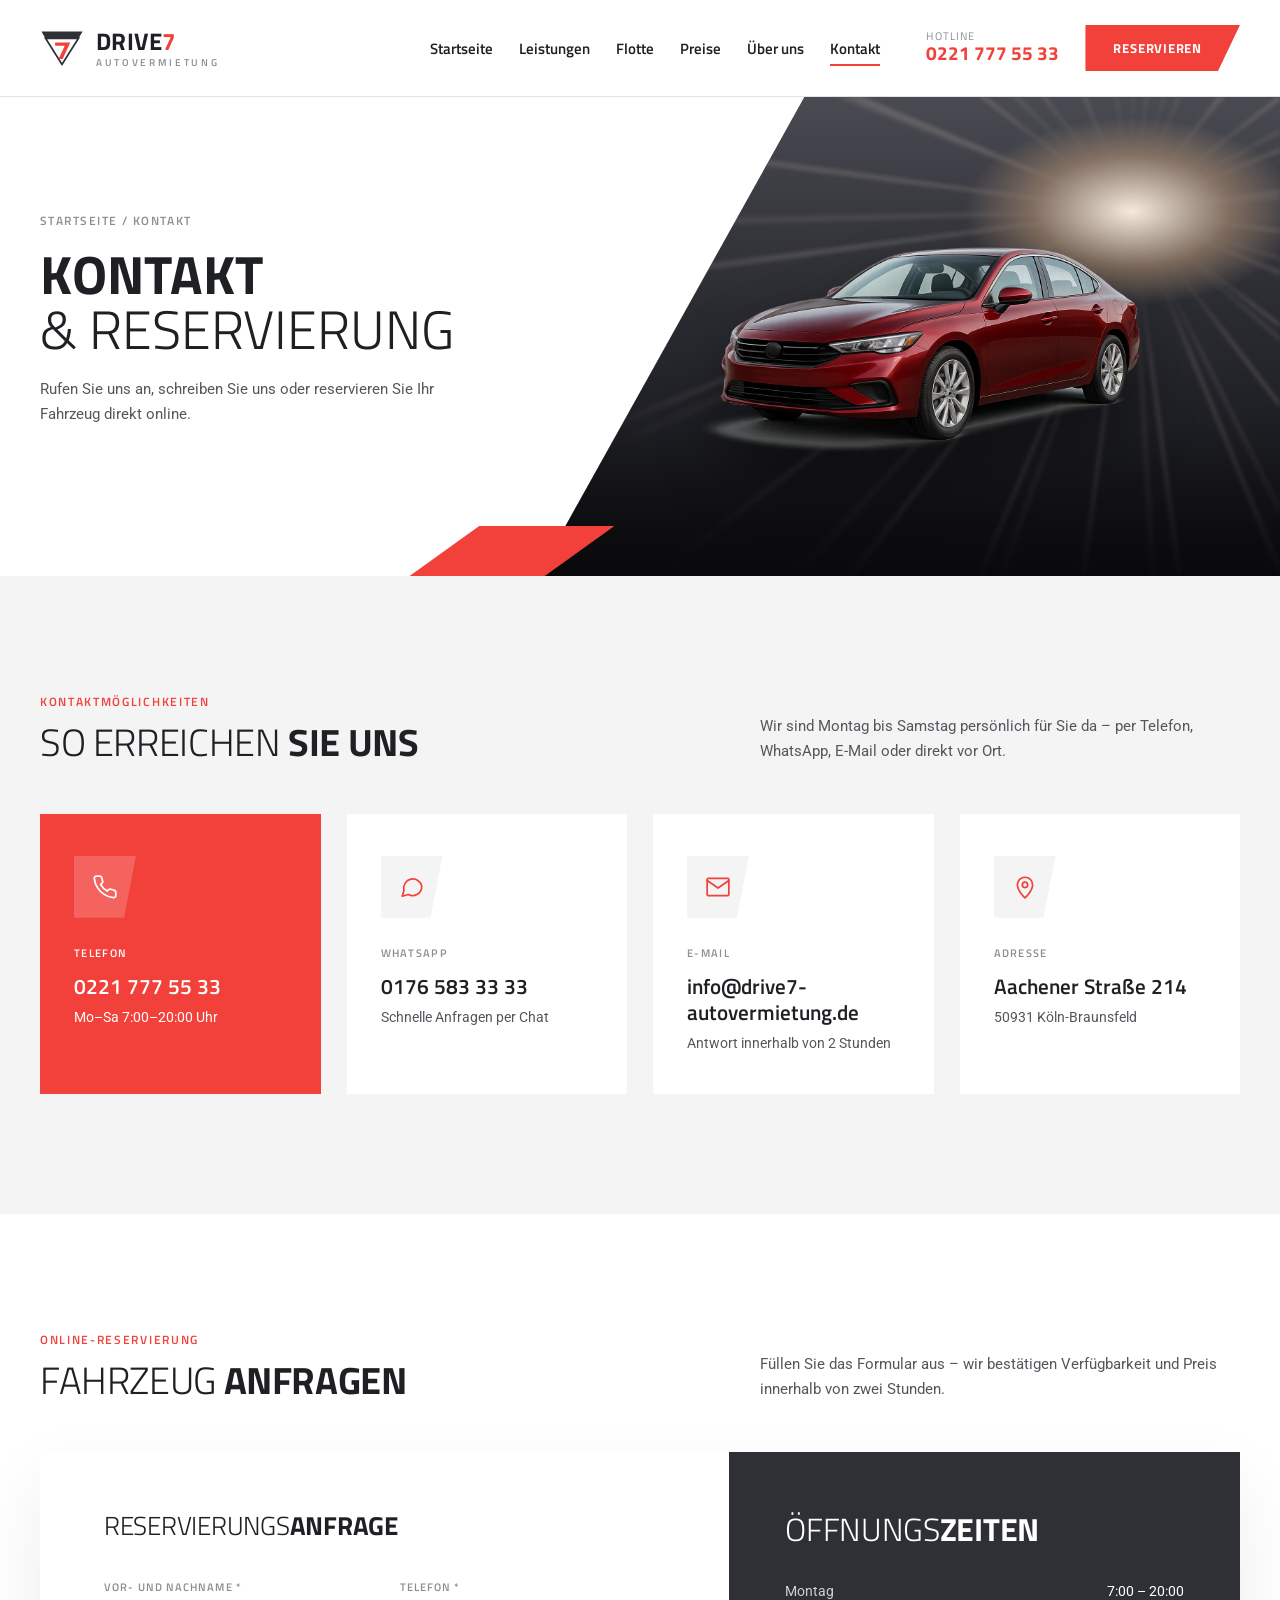
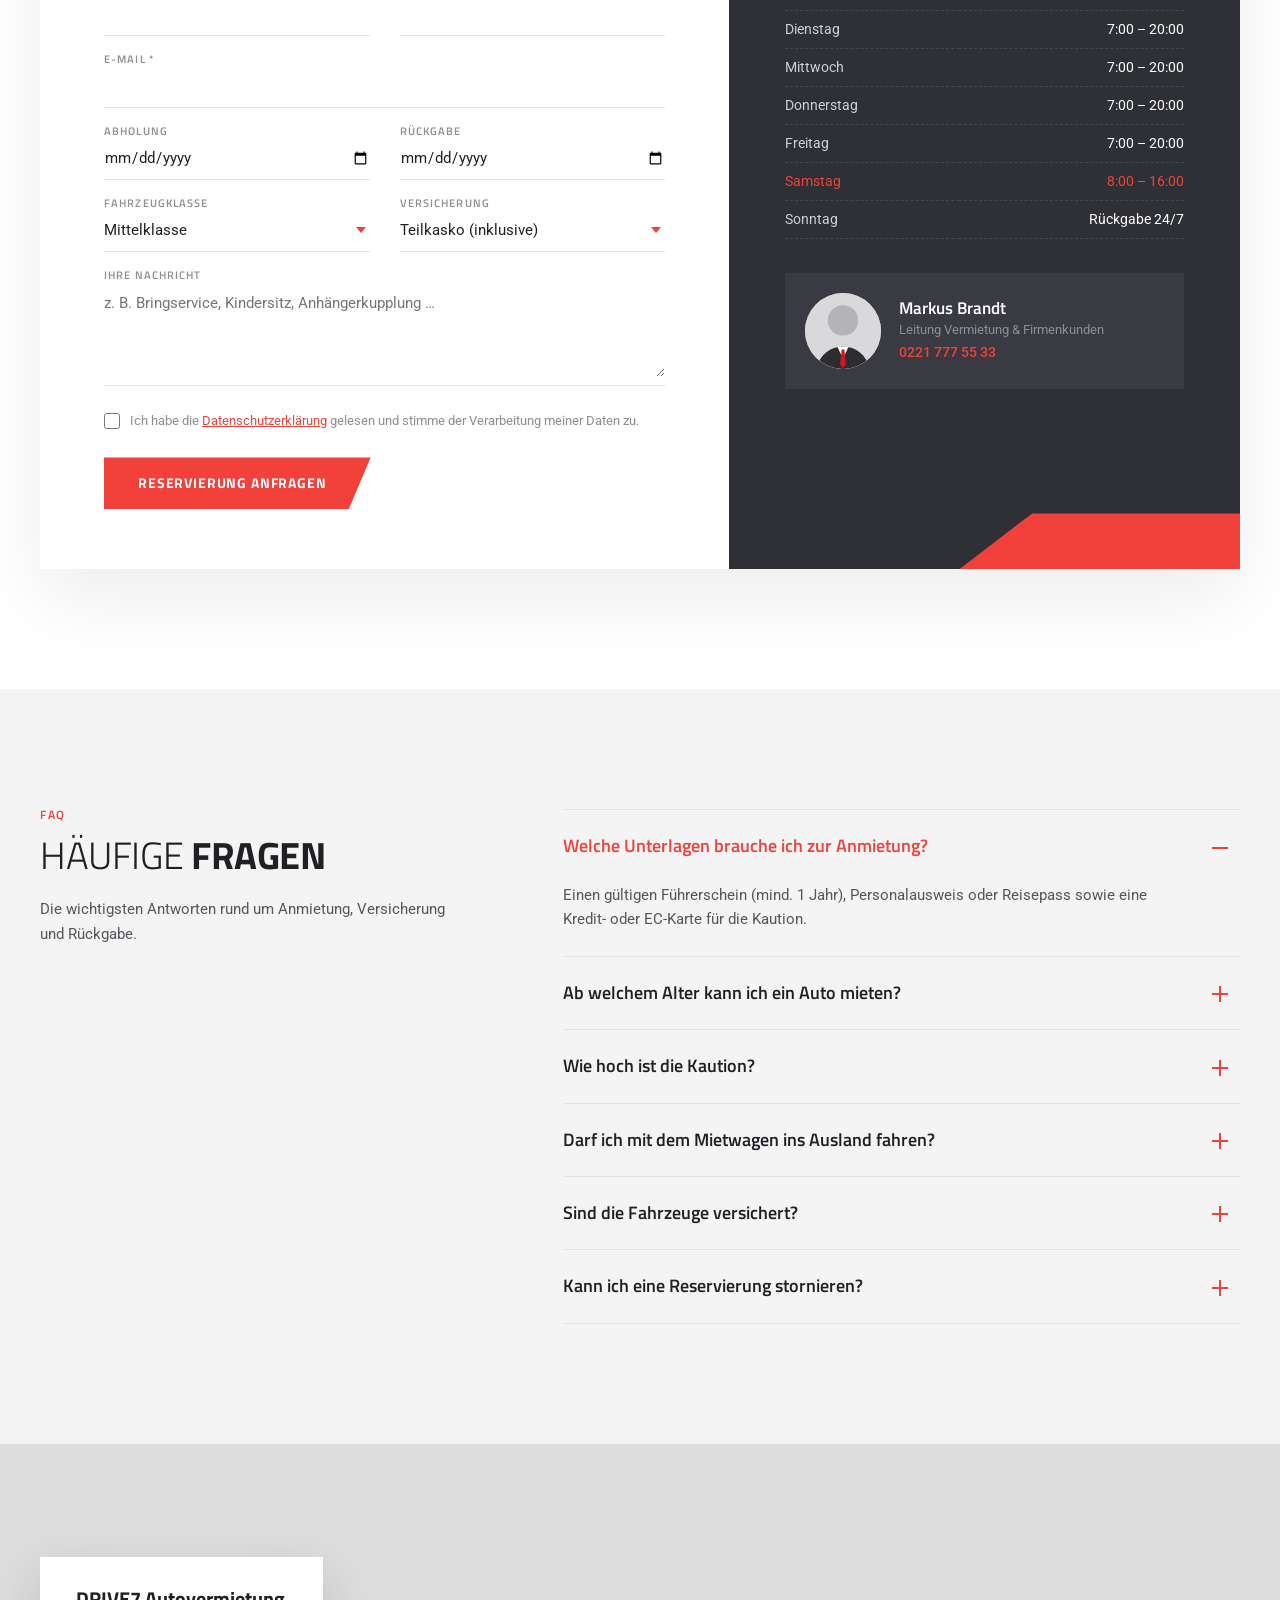
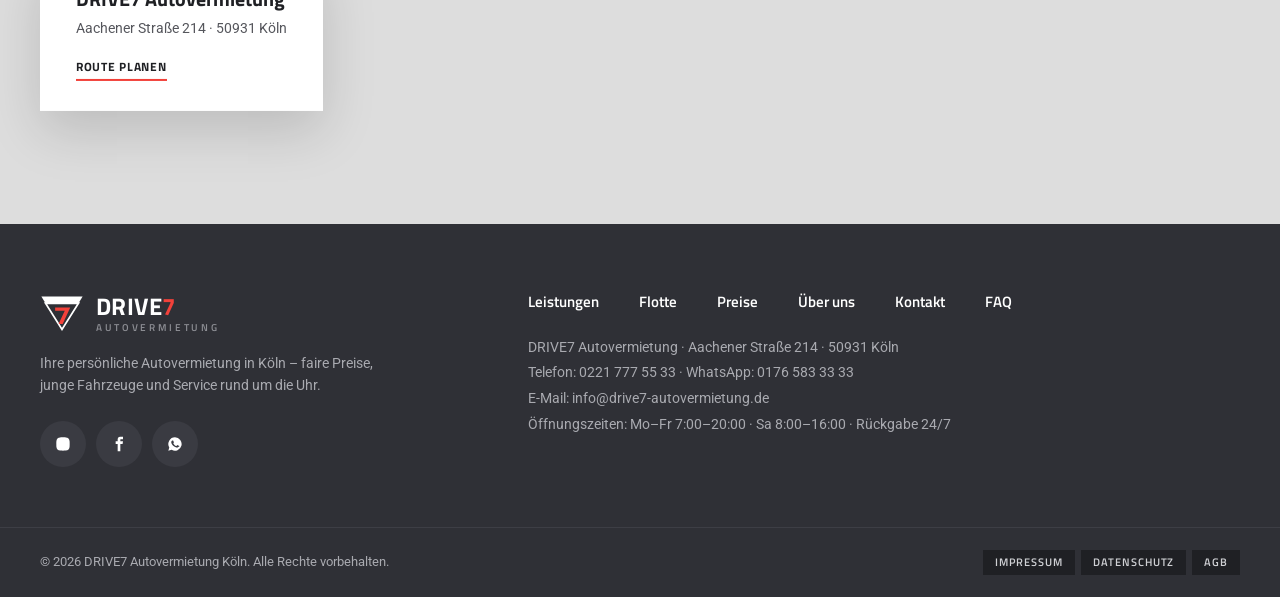
==== commit 5f5d0346: "Landingpage-Optimierung: klares Hero, Anfrageleiste, USPs, Kundenstimmen, Sticky-CTAs Co-Authored-By" ====
--- a/kontakt.html
+++ b/kontakt.html
@@ -9,7 +9,7 @@
 <link rel="preconnect" href="https://fonts.googleapis.com">
 <link rel="preconnect" href="https://fonts.gstatic.com" crossorigin>
 <link href="https://fonts.googleapis.com/css2?family=Roboto:wght@300;400;500&family=Titillium+Web:wght@300;400;600;700&display=swap" rel="stylesheet">
-<link rel="stylesheet" href="assets/css/style.css">
+<link rel="stylesheet" href="assets/css/style.css?v=3">
 <link rel="icon" href="assets/img/favicon.svg" type="image/svg+xml">
 </head>
 <body>
@@ -32,6 +32,7 @@
     </nav>
     <a class="header__tel" href="tel:+492217775533"><small>Hotline</small><b>0221 777 55 33</b></a>
     <a href="kontakt.html#formular" class="btn btn--red">Reservieren</a>
+    <a class="header__call" href="tel:+492217775533" aria-label="Jetzt anrufen"><svg viewBox="0 0 24 24" aria-hidden="true"><path d="M22 16.9v3a2 2 0 0 1-2.2 2 19.8 19.8 0 0 1-8.6-3.1 19.5 19.5 0 0 1-6-6A19.8 19.8 0 0 1 2.1 4.2 2 2 0 0 1 4.1 2h3a2 2 0 0 1 2 1.7c.1.9.4 1.8.7 2.7a2 2 0 0 1-.5 2.1L8 9.8a16 16 0 0 0 6 6l1.3-1.3a2 2 0 0 1 2.1-.4c.9.3 1.8.6 2.7.7a2 2 0 0 1 1.7 2z"/></svg></a>
     <button class="burger" aria-label="Menü öffnen" aria-expanded="false"><span></span><span></span><span></span></button>
   </div>
 </header>
@@ -180,6 +181,8 @@
   </div>
 </footer>
 
-<script src="assets/js/main.js"></script>
+<div class="mbar"><a href="tel:+492217775533" class="mbar__call"><svg viewBox="0 0 24 24" aria-hidden="true"><path d="M22 16.9v3a2 2 0 0 1-2.2 2 19.8 19.8 0 0 1-8.6-3.1 19.5 19.5 0 0 1-6-6A19.8 19.8 0 0 1 2.1 4.2 2 2 0 0 1 4.1 2h3a2 2 0 0 1 2 1.7c.1.9.4 1.8.7 2.7a2 2 0 0 1-.5 2.1L8 9.8a16 16 0 0 0 6 6l1.3-1.3a2 2 0 0 1 2.1-.4c.9.3 1.8.6 2.7.7a2 2 0 0 1 1.7 2z"/></svg>Anrufen</a><a href="#formular" class="mbar__cta">Jetzt anfragen</a></div>
+
+<script src="assets/js/main.js?v=3"></script>
 </body>
 </html>
--- a/assets/css/style.css
+++ b/assets/css/style.css
@@ -582,3 +582,122 @@
 @media (max-width: 560px) {
   .m-links { grid-template-columns: 1fr 1fr; }
 }
+
+/* ==========================================================================
+   Landing-page optimisation (clear hero, booking bar, trust, sticky CTAs)
+   ========================================================================== */
+[id] { scroll-margin-top: 110px; }
+.stars { color: #f5a623; letter-spacing: 2px; }
+.header { position: sticky; top: 0; box-shadow: 0 1px 0 var(--line); }
+.header__call { display: none; }
+
+.hero, .hero .wrap { min-height: 700px; }
+.hero__visual { width: 60%; clip-path: polygon(36% 0, 100% 0, 100% 100%, 0 100%); }
+.hero__red { left: 30%; }
+.hero__text { width: 640px; padding: 60px 0 140px; }
+.hero__tag { display: inline-flex; align-items: center; gap: 10px; background: var(--bg); padding: 9px 16px; font: 600 13px/1 var(--head-font); text-transform: uppercase; letter-spacing: .1em; color: var(--head); margin-bottom: 22px; }
+.hero__tag i { width: 8px; height: 8px; background: var(--red); }
+.hero h1 { font-size: 64px; }
+.hero h1 em { font-style: normal; font-weight: 700; color: var(--red); }
+.hero__sub { font-size: 18px; line-height: 1.55; max-width: 520px; margin-top: 20px; color: var(--text); }
+.hero__checks { display: grid; gap: 10px; margin: 24px 0 32px; }
+.hero__checks li { position: relative; padding-left: 32px; font: 500 15.5px/1.4 var(--body); color: var(--head); }
+.hero__checks li::before { content: ""; position: absolute; left: 0; top: 0; width: 21px; height: 21px; border-radius: 50%; background: var(--red); }
+.hero__checks li::after { content: ""; position: absolute; left: 7px; top: 4px; width: 5px; height: 10px; border: solid #fff; border-width: 0 2px 2px 0; transform: rotate(45deg); }
+.hero__cta { display: flex; gap: 14px; flex-wrap: wrap; align-items: stretch; }
+.btn--lg { font-size: 16px; padding: 22px 56px 22px 40px; min-height: 62px; }
+.btn--tel { background: #fff; color: var(--head); border: 2px solid var(--head); clip-path: none; padding: 0 28px; font-size: 17px; letter-spacing: .02em; }
+.btn--tel svg { width: 18px; height: 18px; fill: none; stroke: var(--red); stroke-width: 2; stroke-linejoin: round; }
+.btn--tel:hover { background: var(--head); color: #fff; }
+.hero__rating { margin-top: 24px; font-size: 14px; }
+.hero__rating b { color: var(--head); }
+
+.book { position: relative; z-index: 5; margin-top: -72px; padding-bottom: 80px; }
+.book__form { display: grid; grid-template-columns: auto 1.3fr 1fr 1fr 1.2fr auto; background: #fff; box-shadow: 0 24px 60px rgba(20,20,30,.16); }
+.book__head { background: var(--dark); color: #fff; padding: 0 32px; display: flex; flex-direction: column; justify-content: center; gap: 5px; }
+.book__head b { font: 700 18px/1 var(--head-font); text-transform: uppercase; letter-spacing: .04em; }
+.book__head span { font-size: 12.5px; color: #b9bac0; }
+.book__form label { display: flex; flex-direction: column; justify-content: center; padding: 16px 22px; border-right: 1px solid var(--line); min-height: 88px; }
+.book__form label:focus-within { box-shadow: inset 0 -3px 0 var(--red); }
+.book__form small { font: 600 11px/1 var(--head-font); color: var(--gray); text-transform: uppercase; letter-spacing: .1em; margin-bottom: 8px; }
+.book__form input, .book__form select { border: 0; outline: none; background: transparent; font: 600 16px/1.2 var(--head-font); color: var(--head); width: 100%; appearance: none; border-radius: 0; min-height: 24px; }
+.book__form input::placeholder { color: #b3b4b9; font-weight: 400; }
+.book__form select { background: url("data:image/svg+xml,%3Csvg xmlns=%27http://www.w3.org/2000/svg%27 width=%2710%27 height=%276%27%3E%3Cpath d=%27M0 0l5 6 5-6z%27 fill=%27%23f2413a%27/%3E%3C/svg%3E") right 0 center no-repeat; padding-right: 18px; cursor: pointer; }
+.book__form .btn { clip-path: none; padding: 0 36px; font-size: 15px; min-height: 88px; }
+.book__msg { grid-column: 1 / -1; padding: 14px 22px; border-top: 1px solid var(--line); }
+.book__note { font-size: 12.5px; color: var(--gray); margin-top: 14px; }
+.book__note a { text-decoration: underline; }
+.usp { display: grid; grid-template-columns: repeat(4, 1fr); gap: 30px; margin-top: 56px; }
+.usp li { display: flex; align-items: center; gap: 16px; }
+.usp__ic { flex: none; width: 56px; height: 56px; background: var(--bg); display: flex; align-items: center; justify-content: center; clip-path: polygon(0 0, 100% 0, calc(100% - 12px) 100%, 0 100%); }
+.usp__ic svg { width: 24px; height: 24px; fill: none; stroke: var(--red); stroke-width: 1.7; stroke-linecap: round; stroke-linejoin: round; }
+.usp b { display: block; font: 700 16.5px/1.25 var(--head-font); color: var(--head); }
+.usp span { font-size: 13.5px; color: var(--gray); }
+
+.reviews { background: var(--bg); padding: 120px 0; }
+.reviews__score { display: flex; align-items: center; gap: 10px; font-size: 15px; }
+.reviews__score b { font: 700 20px/1 var(--head-font); color: var(--head); }
+.reviews__grid { display: grid; grid-template-columns: repeat(3, 1fr); gap: 26px; }
+.review { background: #fff; padding: 38px 36px; border-top: 4px solid var(--red); }
+.review blockquote { font-size: 16px; line-height: 1.65; color: var(--head); margin: 16px 0 24px; }
+.review figcaption b { display: block; font: 600 16px/1.2 var(--head-font); color: var(--head); }
+.review figcaption span { font-size: 13px; color: var(--gray); }
+
+.mbar { display: none; }
+
+@media (max-width: 1500px) {
+  .hero h1 { font-size: 54px; }
+  .hero__text { width: 560px; }
+}
+@media (max-width: 1250px) {
+  .hero__text { width: 470px; }
+  .hero h1 { font-size: 46px; }
+  .hero__sub { font-size: 16.5px; }
+  .book__form { grid-template-columns: 1fr 1fr; }
+  .book__head { grid-column: 1 / -1; flex-direction: row; align-items: center; justify-content: flex-start; gap: 14px; padding: 18px 22px; }
+  .book__form label { border-bottom: 1px solid var(--line); }
+  .book__form label:nth-of-type(even) { border-right: 0; }
+  .book__form .btn { grid-column: 1 / -1; min-height: 62px; }
+  .usp { grid-template-columns: 1fr 1fr; }
+  .reviews__grid { grid-template-columns: 1fr; }
+}
+@media (max-width: 1024px) {
+  [id] { scroll-margin-top: 90px; }
+  .header__call { display: flex; align-items: center; justify-content: center; width: 48px; height: 48px; margin-left: auto; border: 2px solid var(--head); }
+  .header__call svg { width: 20px; height: 20px; fill: none; stroke: var(--red); stroke-width: 2; stroke-linejoin: round; }
+  .burger { margin-left: 0; }
+  .header .wrap { gap: 10px; }
+  .hero, .hero .wrap { min-height: 0; }
+  .hero__visual { width: 100%; height: 50vw; max-height: 460px; clip-path: polygon(0 0, 100% 0, 100% 100%, 0 86%); }
+  .hero__car { top: 6vw; width: 76vw; right: 8%; }
+  .hero__text { width: 100%; padding: 34px 0 110px; }
+  .hero h1 { font-size: 46px; }
+  .reviews { padding: 90px 0; }
+}
+@media (max-width: 768px) {
+  body { padding-bottom: 58px; }
+  .hero__visual { height: 54vw; }
+  .hero__car { top: 5vw; width: 86vw; right: 5%; }
+  .hero__text { padding: 26px 0 96px; }
+  .hero__tag { font-size: 11.5px; margin-bottom: 16px; }
+  .hero h1 { font-size: 38px; }
+  .hero__sub { font-size: 16px; margin-top: 14px; }
+  .hero__checks { margin: 20px 0 24px; }
+  .hero__cta { flex-direction: column; }
+  .hero__cta .btn { width: 100%; min-height: 58px; }
+  .btn--lg { padding: 18px 30px; }
+  .book { margin-top: -66px; padding-bottom: 60px; }
+  .book__form { grid-template-columns: 1fr; }
+  .book__form label { border-right: 0; min-height: 76px; }
+  .book__form input, .book__form select { font-size: 17px; }
+  .usp { grid-template-columns: 1fr; gap: 18px; margin-top: 40px; }
+  .review { padding: 30px 24px; }
+  .mbar { display: grid; grid-template-columns: 1fr 1.5fr; position: fixed; left: 0; right: 0; bottom: 0; z-index: 40; height: 58px; box-shadow: 0 -6px 24px rgba(0,0,0,.18); }
+  .mbar a { display: flex; align-items: center; justify-content: center; gap: 9px; font: 700 15px/1 var(--head-font); text-transform: uppercase; letter-spacing: .05em; color: #fff; }
+  .mbar__call { background: var(--dark); }
+  .mbar__call svg { width: 17px; height: 17px; fill: none; stroke: #fff; stroke-width: 2; stroke-linejoin: round; }
+  .mbar__cta { background: var(--red); }
+}
+@media (max-width: 420px) {
+  .hero h1 { font-size: 33px; }
+}
